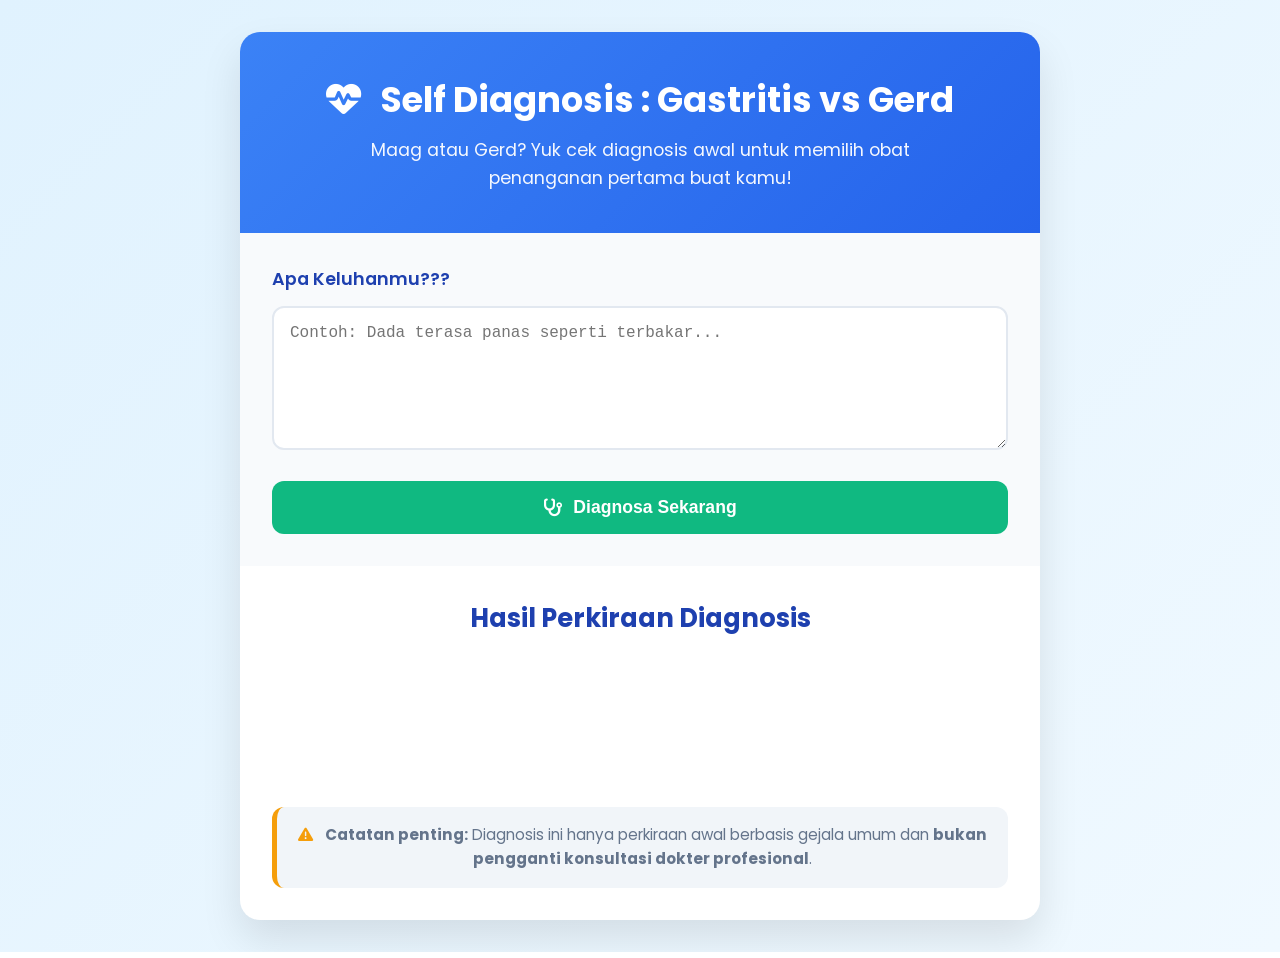
==== nbGUI.html @ 4912688a "Full project awal seluruh deteksi Gerd dari HTML sampai JS" ====
<!DOCTYPE html>
<html lang="id">
<head>
<meta charset="UTF-8">
<meta name="viewport" content="width=device-width, initial-scale=1.0">
<title>Sistem Diagnosa Maag vs GERD</title>
<link href="https://fonts.googleapis.com/css2?family=Poppins:wght@400;500;600;700&display=swap" rel="stylesheet">
<link rel="stylesheet" href="nbGUI.css">
<link rel="stylesheet" href="https://cdnjs.cloudflare.com/ajax/libs/font-awesome/6.5.0/css/all.min.css">
</head>
<body>
<div class="container">
<header class="header">
<h1><i class="fas fa-heartbeat"></i> Self Diagnosis : Gastritis vs Gerd</h1>
<p class="description">
                Maag atau Gerd? Yuk cek diagnosis awal untuk memilih obat penanganan pertama buat kamu!
</p>
</header>
<section class="input-section">
<label for="keluhanInput">Apa Keluhanmu???</label>
<textarea id="keluhanInput" rows="6" placeholder="Contoh: Dada terasa panas seperti terbakar..."></textarea>
<button id="analisisButton">
<i class="fas fa-stethoscope"></i> Diagnosa Sekarang
</button>
</section>
<section class="output-section">
<h2>Hasil Perkiraan Diagnosis</h2>
<div id="resultBox" class="result-box">
<p id="resultText">Tekan tombol “Diagnosa Sekarang” untuk memulai.</p>
</div>
<p class="disclaimer">
<i class="fas fa-exclamation-triangle"></i>
<strong>Catatan penting:</strong> Diagnosis ini hanya perkiraan awal berbasis gejala umum dan <strong>bukan pengganti konsultasi dokter profesional</strong>.
</p>
</section>
</div>

<script src="bayes.js"></script>

<!-- FUNGSI INI WAJIB ADA (hanya 15 baris) -->
<script>
function tampilkanHasil(teks, tipe = "") {
    const box  = document.getElementById('resultBox');
    const text = document.getElementById('resultText');
    text.innerHTML = teks;

    // Reset kelas warna
    box.classList.remove('maag', 'gerd', 'keduanya');

    // Tambah kelas warna baru
    if (tipe) box.classList.add(tipe);

    // Trigger animasi halus
    box.classList.remove('show');
    void box.offsetWidth;   // magic reflow
    box.classList.add('show');
}
</script>
</body>
</html>
---- nbGUI.css ----
/* Reset & Base */
*,
*::before,
*::after {
margin: 0;
padding: 0;
box-sizing: border-box;
}
body {
font-family: 'Poppins', sans-serif;
background: linear-gradient(135deg, #e0f2fe 0%, #f0f9ff 100%);
color: #2d3748;
min-height: 100vh;
padding: 2rem 1rem;
line-height: 1.6;
}
.container {
max-width: 800px;
margin: 0 auto;
background: #ffffff;
border-radius: 20px;
overflow: hidden;
box-shadow: 0 20px 40px rgba(0, 0, 0, 0.1);
animation: masukKartu 1.2s ease-out;
}
@keyframes masukKartu {
    from { opacity: 0; transform: translateY(50px) scale(0.95); }
    to   { opacity: 1; transform: translateY(0) scale(1); }
}

/* Header */
.header {
background: linear-gradient(135deg, #3b82f6, #2563eb);
color: white;
text-align: center;
padding: 2.5rem 1.5rem;
}
.header h1 {
font-size: 2.2rem;
font-weight: 700;
margin-bottom: 0.5rem;
}
.header h1 i {
margin-right: 12px;
animation: detak 2s infinite;
}
@keyframes detak {
    0%,100% { transform: scale(1); }
    50%     { transform: scale(1.2); }
}
.header .description {
font-size: 1.1rem;
opacity: 0.95;
max-width: 600px;
margin: 0 auto;
}

/* Input Section */
.input-section {
padding: 2rem;
background: #f8fafc;
}
.input-section label {
display: block;
font-weight: 600;
margin-bottom: 0.8rem;
color: #1e40af;
font-size: 1.1rem;
}
#keluhanInput {
width: 100%;
padding: 1rem;
border: 2px solid #e2e8f0;
border-radius: 12px;
font-size: 1rem;
resize: vertical;
transition: all 0.3s ease;
}
#keluhanInput:focus {
outline: none;
border-color: #3b82f6;
box-shadow: 0 0 0 4px rgba(59, 130, 246, 0.15);
}
#analisisButton {
margin-top: 1.5rem;
width: 100%;
padding: 1rem;
background: #10b981;
color: white;
border: none;
border-radius: 12px;
font-size: 1.1rem;
font-weight: 600;
cursor: pointer;
transition: all 0.3s ease;
display: flex;
align-items: center;
justify-content: center;
gap: 10px;
}
#analisisButton:hover {
background: #059669;
transform: translateY(-4px);
box-shadow: 0 12px 24px rgba(16, 185, 129, 0.35);
}

/* Output Section */
.output-section {
padding: 2rem;
}
.output-section h2 {
font-size: 1.6rem;
color: #1e40af;
margin-bottom: 1rem;
text-align: center;
}

/* ==== ANIMASI HASIL YANG BARU DITAMBAHKAN ==== */
.result-box {
min-height: 120px;
background: #f0fdf4;
border: 2px solid #86efac;
border-radius: 16px;
padding: 1.5rem;
font-size: 1.15rem;
color: #166534;
display: flex;
align-items: center;
justify-content: center;
text-align: center;
opacity: 0;
transform: translateY(30px) scale(0.94);
transition: all 0.6s cubic-bezier(0.34, 1.56, 0.64, 1);   /* bounce halus */
}
.result-box.show {
    opacity: 1;
    transform: translateY(0) scale(1);
}

/* Warna hasil tetap persis seperti semula */
.result-box.maag     { background:#fef3c7; border-color:#facc15; color:#92400e; }
.result-box.gerd     { background:#dbeafe; border-color:#93c5fd; color:#1e40af; }
.result-box.keduanya { background:#fde8e8; border-color:#fca5a5; color:#991b1b; }

.disclaimer {
margin-top: 2rem;
font-size: 0.95rem;
color: #64748b;
text-align: center;
background: #f1f5f9;
padding: 1rem;
border-radius: 12px;
border-left: 5px solid #f59e0b;
}
.disclaimer i { color:#f59e0b; margin-right:8px; }

/* Responsive */
@media (max-width: 640px) {
.header h1 { font-size: 1.8rem; }
.header, .input-section, .output-section { padding: 1.5rem; }
}
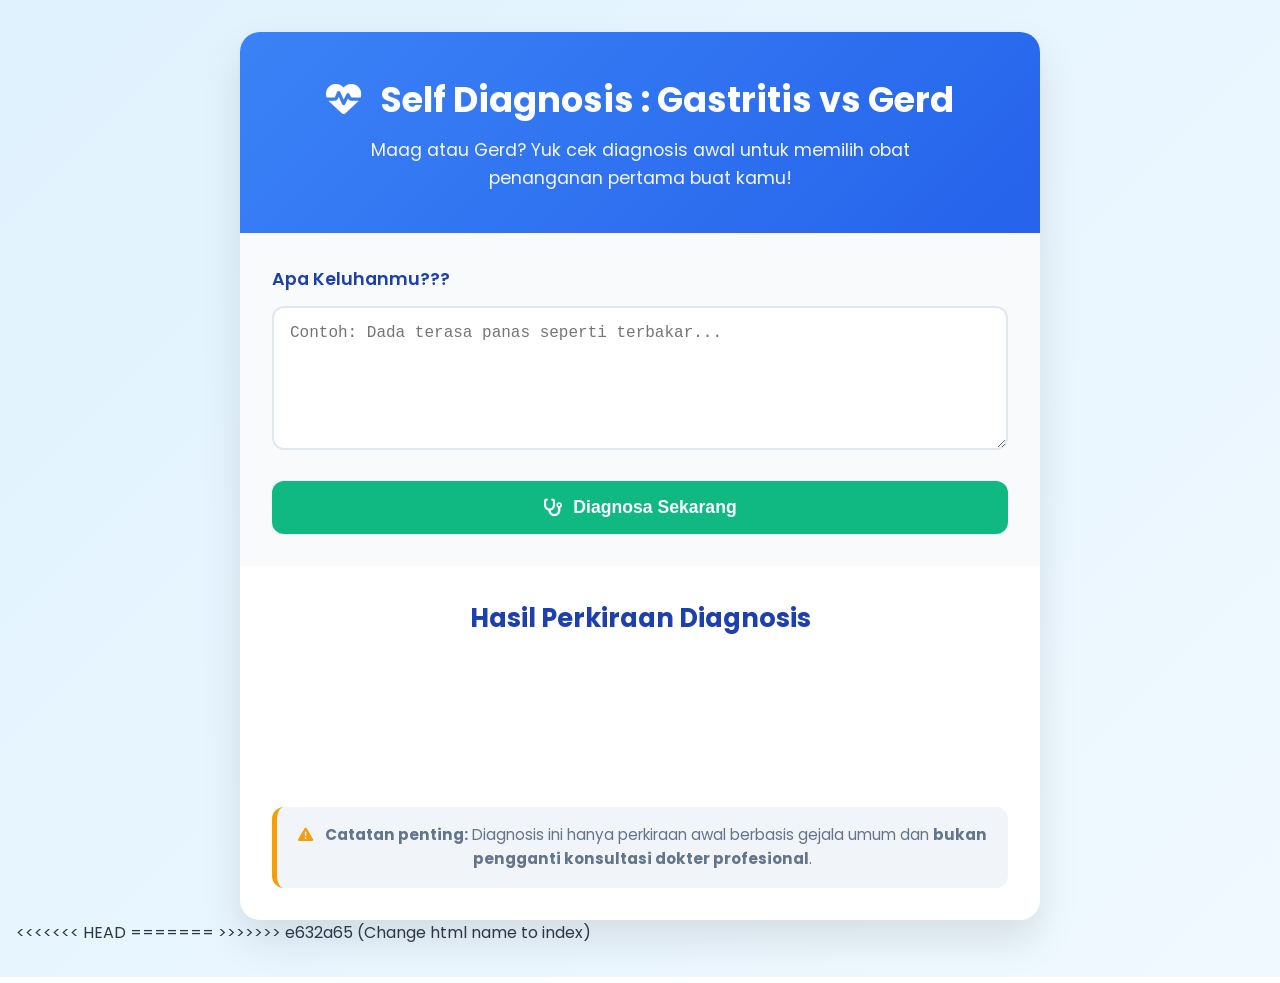
==== commit 6232f03d: "Submitted test file for second update" ====
--- a/nbGUI.html
+++ b/nbGUI.html
@@ -57,4 +57,8 @@
 }
 </script>
 </body>
-</html>+<<<<<<< HEAD
+</html>
+=======
+</html>
+>>>>>>> e632a65 (Change html name to index)
